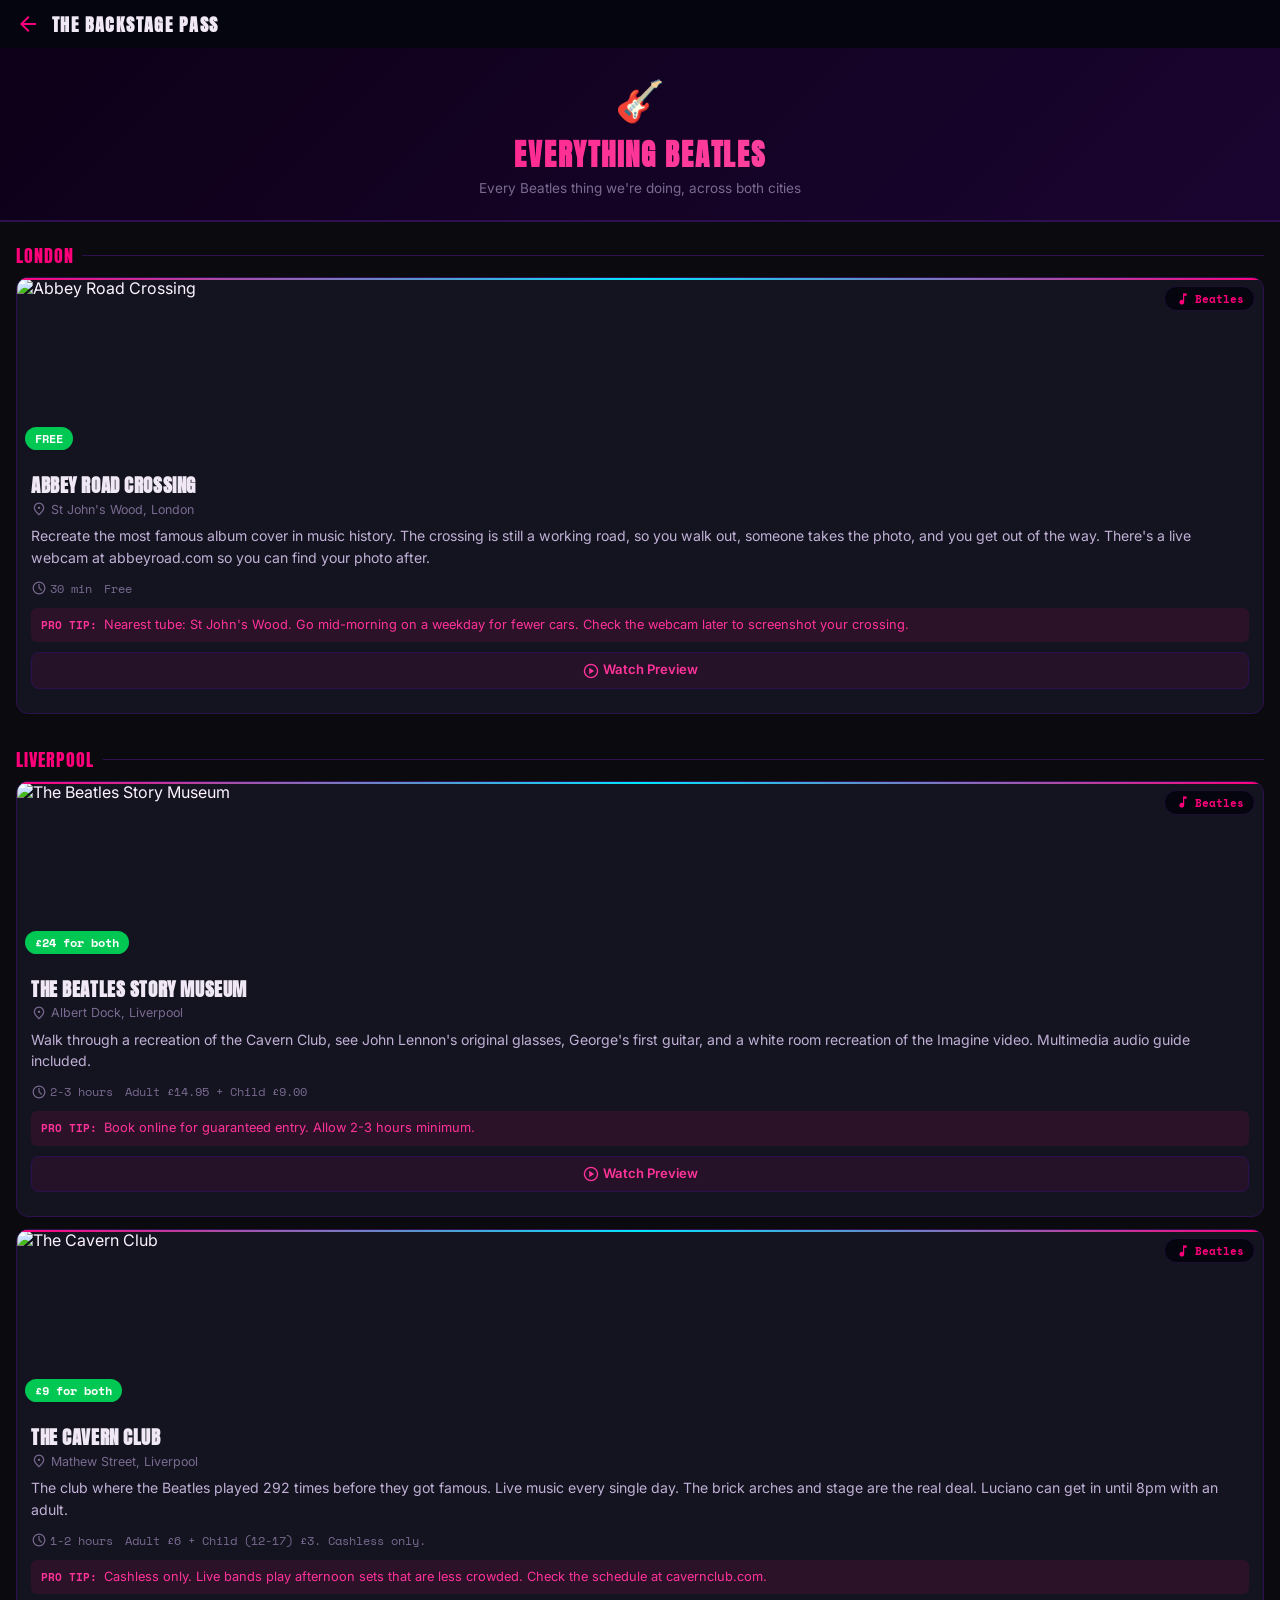
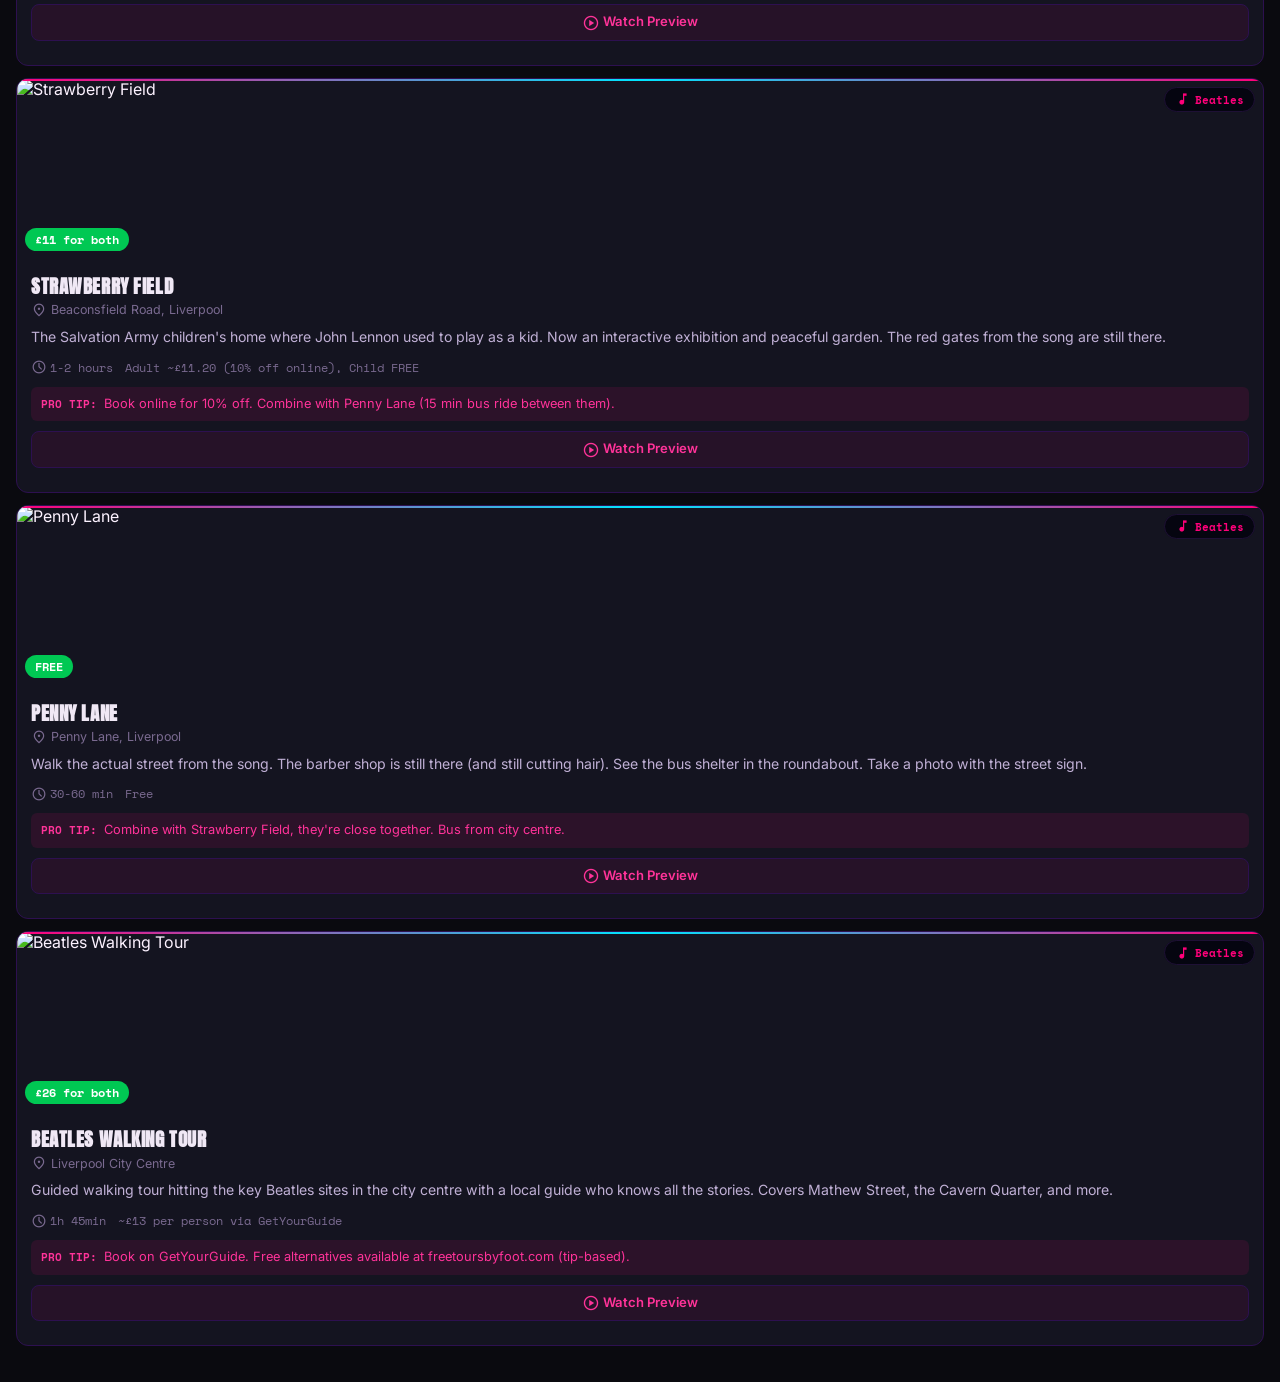
==== backstage.html @ 9d6ae6d1 "V3: three-lens architecture (Map, Backstage, Wizarding) Home page now has three entry points instead" ====
<!DOCTYPE html>
<html lang="en" data-theme="beatles">
<head>
  <meta charset="UTF-8">
  <meta name="viewport" content="width=device-width, initial-scale=1.0">
  <title>The Backstage Pass - Luciano UK</title>
  <link rel="stylesheet" href="styles/base.css">
  <link rel="manifest" href="manifest.json">
  <meta name="theme-color" content="#0a0a0f">
  <style>
    .lens-hero {
      background: linear-gradient(135deg, #0e0018 0%, #1a0530 100%);
      padding: 28px var(--page-pad) 24px;
      text-align: center;
      border-bottom: 2px solid var(--border);
    }
    .lens-hero .lens-icon { font-size: 2.5rem; margin-bottom: 8px; }
    .lens-hero h2 {
      font-family: var(--font-display);
      font-size: 1.8rem;
      text-transform: uppercase;
      letter-spacing: 0.06em;
      background: linear-gradient(135deg, #ff007a, #ff6bb5);
      -webkit-background-clip: text;
      -webkit-text-fill-color: transparent;
      background-clip: text;
    }
    .lens-hero .lens-sub {
      font-size: 0.85rem;
      color: var(--text-muted);
      margin-top: 4px;
    }
    .city-divider {
      font-family: var(--font-display);
      font-size: 1.1rem;
      text-transform: uppercase;
      letter-spacing: 0.06em;
      padding: 20px var(--page-pad) 8px;
      color: var(--accent);
      display: flex;
      align-items: center;
      gap: 8px;
    }
    .city-divider::after {
      content: '';
      flex: 1;
      height: 1px;
      background: var(--border);
    }
  </style>
</head>
<body data-page="backstage.html">
  <header class="top-bar">
    <a href="index.html" class="back-btn"><span class="mi">arrow_back</span></a>
    <h1>The Backstage Pass</h1>
    <span class="creator-badge" id="creator-badge">Creator</span>
  </header>

  <div class="lens-hero">
    <div class="lens-icon">🎸</div>
    <h2>Everything Beatles</h2>
    <p class="lens-sub">Every Beatles thing we're doing, across both cities</p>
  </div>

  <div id="activities-list"></div>

  <div style="height: 24px;"></div>

  <script src="data.js"></script>
  <script src="app.js"></script>
  <script>
    function renderBeatlesActivities() {
      const list = document.getElementById('activities-list');
      let html = '';

      TRIP.cities.forEach(city => {
        const beatlesActivities = city.activities.filter(a => a.category === 'beatles');
        if (beatlesActivities.length === 0) return;

        html += `<div class="city-divider">${city.name}</div>`;
        beatlesActivities.forEach(a => {
          html += App.renderActivityCard(a);
        });
      });

      if (!html) {
        html = '<div class="empty-state"><span class="mi">music_off</span>No Beatles activities yet.</div>';
      }

      list.innerHTML = html;
    }

    App.init();
    renderBeatlesActivities();
  </script>
</body>
</html>
---- styles/base.css ----
@import url('https://fonts.googleapis.com/css2?family=EB+Garamond:ital,wght@0,400;0,600;0,700;1,400&family=Literata:ital,wght@0,400;0,600;1,400&family=Anton&family=Inter:wght@400;600;700&family=Space+Mono:wght@400;700&family=Material+Symbols+Outlined:opsz,wght,FILL,GRAD@24,400,0,0&display=swap');

* { margin: 0; padding: 0; box-sizing: border-box; }

:root {
  --nav-height: 56px;
  --page-pad: 16px;
  --radius: 12px;
  --transition: 0.2s ease;
}

/* HP Theme */
[data-theme="hp"] {
  --bg: #fff9ee;
  --bg-card: #faf6eb;
  --bg-card-alt: #f5f0e1;
  --text: #171818;
  --text-secondary: #5a4a30;
  --text-muted: #8a7a5a;
  --accent: #c4a870;
  --accent-strong: #8b6914;
  --success: #4a7c59;
  --danger: #8b3a3a;
  --border: #d4c4a0;
  --border-subtle: #e8dcc4;
  --nav-bg: #2c1810;
  --nav-text: #f5f0e1;
  --nav-accent: #c4a870;
  --font-display: 'EB Garamond', Georgia, serif;
  --font-body: 'Literata', Georgia, serif;
  --font-meta: 'Literata', Georgia, serif;
  --img-filter: sepia(15%) contrast(1.05);
  --img-filter-hover: sepia(0%) contrast(1.1);
  --noise-opacity: 0.03;
}

/* Beatles Theme */
[data-theme="beatles"] {
  --bg: #0a0a0f;
  --bg-card: #141420;
  --bg-card-alt: #1a1a2e;
  --text: #f0e8f5;
  --text-secondary: #c0b0d5;
  --text-muted: #7a6a90;
  --accent: #ff007a;
  --accent-strong: #ff3399;
  --success: #00c853;
  --danger: #ff1744;
  --border: #2d1050;
  --border-subtle: #1e1035;
  --nav-bg: #050510;
  --nav-text: #f0e8f5;
  --nav-accent: #ff007a;
  --font-display: 'Anton', sans-serif;
  --font-body: 'Inter', system-ui, sans-serif;
  --font-meta: 'Space Mono', monospace;
  --img-filter: saturate(1.2) contrast(1.1);
  --img-filter-hover: saturate(1.4) contrast(1.15) brightness(1.05);
  --noise-opacity: 0;
}

html, body {
  min-height: 100vh;
  min-height: 100dvh;
}

body {
  font-family: var(--font-body);
  background: var(--bg);
  color: var(--text);
  padding-bottom: 0;
  -webkit-font-smoothing: antialiased;
}

/* Noise texture overlay (HP theme) */
body::before {
  content: '';
  position: fixed;
  inset: 0;
  opacity: var(--noise-opacity);
  pointer-events: none;
  z-index: 9999;
  background-image: url("data:image/svg+xml,%3Csvg viewBox='0 0 256 256' xmlns='http://www.w3.org/2000/svg'%3E%3Cfilter id='n'%3E%3CfeTurbulence type='fractalNoise' baseFrequency='0.9' numOctaves='4' stitchTiles='stitch'/%3E%3C/filter%3E%3Crect width='100%25' height='100%25' filter='url(%23n)'/%3E%3C/svg%3E");
}

/* Material icons inline */
.mi {
  font-family: 'Material Symbols Outlined';
  font-size: 24px;
  line-height: 1;
  vertical-align: middle;
  font-weight: normal;
  font-style: normal;
  display: inline-block;
}

.mi-sm { font-size: 18px; }
.mi-xs { font-size: 16px; }

/* Top bar */
.top-bar {
  position: sticky;
  top: 0;
  z-index: 100;
  background: var(--nav-bg);
  color: var(--nav-text);
  padding: 0 var(--page-pad);
  height: 48px;
  display: flex;
  align-items: center;
  gap: 12px;
}

.top-bar .back-btn {
  color: var(--nav-accent);
  text-decoration: none;
  display: flex;
  align-items: center;
}

.top-bar h1 {
  font-family: var(--font-display);
  font-size: 1.1rem;
  letter-spacing: 0.04em;
  flex: 1;
}

[data-theme="beatles"] .top-bar h1 {
  text-transform: uppercase;
  letter-spacing: 0.08em;
}

/* Bottom nav */
.bottom-nav {
  position: fixed;
  bottom: 0;
  left: 0;
  right: 0;
  z-index: 100;
  background: var(--nav-bg);
  height: var(--nav-height);
  display: flex;
  align-items: center;
  justify-content: space-around;
  border-top: 1px solid var(--border-subtle);
}

.bottom-nav a {
  display: flex;
  flex-direction: column;
  align-items: center;
  gap: 2px;
  text-decoration: none;
  color: var(--text-muted);
  font-family: var(--font-meta);
  font-size: 0.65rem;
  letter-spacing: 0.04em;
  padding: 6px 16px;
  border-radius: 8px;
  transition: color var(--transition), background var(--transition);
}

.bottom-nav a.active {
  color: var(--nav-accent);
  background: var(--nav-accent);
  background: color-mix(in srgb, var(--nav-accent) 15%, transparent);
}

.bottom-nav a .mi { font-size: 22px; }

/* Budget bar */
.budget-bar {
  background: var(--bg-card-alt);
  border-bottom: 1px solid var(--border-subtle);
  padding: 8px var(--page-pad);
  display: flex;
  align-items: center;
  gap: 10px;
  font-family: var(--font-meta);
  font-size: 0.75rem;
}

.budget-bar .budget-label {
  color: var(--text-muted);
}

.budget-bar .budget-amount {
  font-weight: 700;
  color: var(--success);
}

.budget-bar .budget-track {
  flex: 1;
  height: 4px;
  background: var(--border);
  border-radius: 2px;
  overflow: hidden;
}

.budget-bar .budget-fill {
  height: 100%;
  background: var(--success);
  border-radius: 2px;
  transition: width 0.3s ease;
}

.budget-bar .budget-fill.warn { background: #e6a817; }
.budget-bar .budget-fill.over { background: var(--danger); }

/* Section headers */
.section-header {
  padding: 20px var(--page-pad) 12px;
  font-family: var(--font-display);
  font-size: 1.4rem;
  color: var(--text);
}

[data-theme="beatles"] .section-header {
  text-transform: uppercase;
  letter-spacing: 0.06em;
}

.section-sub {
  padding: 0 var(--page-pad) 12px;
  font-size: 0.85rem;
  color: var(--text-muted);
}

/* Cards */
.card {
  background: var(--bg-card);
  border: 1px solid var(--border);
  border-radius: var(--radius);
  margin: 0 var(--page-pad) 12px;
  overflow: hidden;
  transition: transform var(--transition), box-shadow var(--transition);
}

.card:active { transform: scale(0.98); }

[data-theme="hp"] .card {
  border-radius: 4px 8px 6px 4px;
  box-shadow: 2px 3px 8px rgba(0,0,0,0.06), 0 1px 2px rgba(0,0,0,0.04);
}

[data-theme="beatles"] .card {
  border-radius: var(--radius);
  position: relative;
}

[data-theme="beatles"] .card::before {
  content: '';
  position: absolute;
  top: 0;
  left: 0;
  right: 0;
  height: 2px;
  background: linear-gradient(90deg, var(--accent), #00e5ff, var(--accent));
  z-index: 1;
}

/* Card media */
.card-media {
  position: relative;
  height: 180px;
  overflow: hidden;
}

.card-media img {
  width: 100%;
  height: 100%;
  object-fit: cover;
  filter: var(--img-filter);
  transition: filter var(--transition);
}

.card:hover .card-media img,
.card:active .card-media img {
  filter: var(--img-filter-hover);
}

.card-media .badge {
  position: absolute;
  top: 8px;
  right: 8px;
  background: var(--nav-bg);
  color: var(--nav-accent);
  padding: 3px 10px;
  border-radius: 20px;
  font-family: var(--font-meta);
  font-size: 0.7rem;
  font-weight: 600;
  display: flex;
  align-items: center;
  gap: 4px;
  backdrop-filter: blur(8px);
  border: 1px solid var(--border-subtle);
}

.card-media .price-tag {
  position: absolute;
  bottom: 8px;
  left: 8px;
  background: var(--success);
  color: #fff;
  padding: 3px 10px;
  border-radius: 20px;
  font-family: var(--font-meta);
  font-size: 0.72rem;
  font-weight: 700;
}

.card-media .price-tag.free {
  background: var(--success);
}

/* Card body */
.card-body {
  padding: 12px 14px 14px;
}

.card-body h3 {
  font-family: var(--font-display);
  font-size: 1.15rem;
  margin-bottom: 2px;
}

[data-theme="beatles"] .card-body h3 {
  text-transform: uppercase;
  letter-spacing: 0.03em;
  font-size: 1.2rem;
}

.card-body .location {
  font-size: 0.78rem;
  color: var(--text-muted);
  margin-bottom: 8px;
  display: flex;
  align-items: center;
  gap: 4px;
}

.card-body .description {
  font-size: 0.88rem;
  line-height: 1.55;
  color: var(--text-secondary);
  margin-bottom: 10px;
}

.card-body .meta-row {
  display: flex;
  gap: 12px;
  font-size: 0.78rem;
  color: var(--text-muted);
  margin-bottom: 10px;
  font-family: var(--font-meta);
}

.card-body .meta-row span {
  display: flex;
  align-items: center;
  gap: 3px;
}

.card-body .tip {
  font-size: 0.8rem;
  color: var(--accent-strong);
  background: color-mix(in srgb, var(--accent) 10%, transparent);
  padding: 8px 10px;
  border-radius: 6px;
  margin-bottom: 10px;
  line-height: 1.45;
}

[data-theme="hp"] .card-body .tip::before { content: "Tip: "; font-weight: 600; }
[data-theme="beatles"] .card-body .tip::before { content: "PRO TIP: "; font-weight: 700; font-family: var(--font-meta); font-size: 0.7rem; }

/* Video toggle */
.video-toggle {
  display: block;
  width: 100%;
  padding: 8px;
  background: color-mix(in srgb, var(--accent) 8%, transparent);
  border: 1px solid var(--border);
  border-radius: 8px;
  color: var(--accent-strong);
  font-family: var(--font-body);
  font-size: 0.82rem;
  font-weight: 600;
  cursor: pointer;
  margin-bottom: 10px;
  text-align: center;
  transition: background var(--transition);
}

.video-toggle:active { background: color-mix(in srgb, var(--accent) 18%, transparent); }

.video-container {
  display: none;
  margin-bottom: 10px;
}

.video-container.open { display: block; }

.video-container iframe {
  width: 100%;
  aspect-ratio: 16/9;
  border: none;
  border-radius: 8px;
}

/* Action buttons */
.actions {
  display: flex;
  gap: 6px;
}

.actions button {
  flex: 1;
  padding: 10px 8px;
  border-radius: 8px;
  border: none;
  font-family: var(--font-body);
  font-size: 0.82rem;
  font-weight: 600;
  cursor: pointer;
  transition: transform 0.1s, box-shadow var(--transition);
  display: flex;
  align-items: center;
  justify-content: center;
  gap: 4px;
}

.actions button:active { transform: scale(0.95); }

.actions .btn-approve { background: var(--success); color: #fff; }
.actions .btn-reject { background: var(--danger); color: #fff; }
.actions .btn-comment { background: var(--bg-card-alt); color: var(--text-secondary); border: 1px solid var(--border); }

[data-theme="beatles"] .actions .btn-approve {
  background: linear-gradient(135deg, #00c853, #69f0ae);
  color: #0a1a0e;
}

[data-theme="beatles"] .actions .btn-reject {
  background: linear-gradient(135deg, #ff1744, #ff6b6b);
}

.comment-box {
  display: none;
  margin-top: 8px;
  gap: 6px;
}

.comment-box.open {
  display: flex;
}

.comment-box input {
  flex: 1;
  padding: 8px 10px;
  border: 1px solid var(--border);
  border-radius: 8px;
  font-family: var(--font-body);
  font-size: 0.82rem;
  background: var(--bg);
  color: var(--text);
}

.comment-box button {
  padding: 8px 14px;
  background: var(--accent);
  color: var(--nav-bg);
  border: none;
  border-radius: 8px;
  font-family: var(--font-body);
  font-weight: 600;
  cursor: pointer;
}

/* City card (for setlist page) */
.city-card {
  display: flex;
  text-decoration: none;
  color: var(--text);
  background: var(--bg-card);
  border: 1px solid var(--border);
  margin: 0 var(--page-pad) 10px;
  border-radius: var(--radius);
  overflow: hidden;
  transition: transform var(--transition);
}

.city-card:active { transform: scale(0.98); }

[data-theme="hp"] .city-card {
  border-radius: 4px 8px 6px 4px;
  box-shadow: 2px 3px 8px rgba(0,0,0,0.06);
}

.city-card .city-img {
  width: 110px;
  flex-shrink: 0;
  object-fit: cover;
  filter: var(--img-filter);
}

.city-card .city-info {
  padding: 14px;
  display: flex;
  flex-direction: column;
  justify-content: center;
  flex: 1;
}

.city-card .city-name {
  font-family: var(--font-display);
  font-size: 1.2rem;
  margin-bottom: 2px;
}

[data-theme="beatles"] .city-card .city-name {
  text-transform: uppercase;
  letter-spacing: 0.04em;
}

.city-card .city-days {
  font-family: var(--font-meta);
  font-size: 0.72rem;
  color: var(--text-muted);
  margin-bottom: 4px;
}

.city-card .city-tagline {
  font-size: 0.82rem;
  color: var(--text-secondary);
}

.city-card .city-count {
  font-family: var(--font-meta);
  font-size: 0.7rem;
  color: var(--accent-strong);
  margin-top: 6px;
}

.city-card .arrow {
  display: flex;
  align-items: center;
  padding-right: 12px;
  color: var(--text-muted);
}

/* Itinerary day cards */
.day-card {
  background: var(--bg-card);
  border: 1px solid var(--border);
  border-radius: var(--radius);
  margin: 0 var(--page-pad) 8px;
  padding: 14px;
  display: flex;
  gap: 12px;
}

[data-theme="hp"] .day-card {
  border-radius: 4px 8px 6px 4px;
  box-shadow: 2px 3px 6px rgba(0,0,0,0.05);
}

.day-card .day-num {
  flex-shrink: 0;
  width: 38px;
  height: 38px;
  border-radius: 10px;
  display: flex;
  align-items: center;
  justify-content: center;
  font-family: var(--font-display);
  font-weight: 700;
  font-size: 1rem;
  background: var(--bg-card-alt);
  color: var(--text-muted);
  border: 1px solid var(--border);
}

.day-card.has-activities .day-num {
  background: var(--accent);
  color: var(--nav-bg);
  border-color: var(--accent);
}

[data-theme="beatles"] .day-card.has-activities .day-num {
  box-shadow: 0 0 10px color-mix(in srgb, var(--accent) 40%, transparent);
}

.day-card .day-content { flex: 1; }

.day-card .day-label {
  font-family: var(--font-meta);
  font-size: 0.68rem;
  color: var(--text-muted);
  text-transform: uppercase;
  letter-spacing: 0.06em;
}

.day-card .day-title {
  font-family: var(--font-display);
  font-weight: 700;
  font-size: 1rem;
  margin-top: 2px;
}

[data-theme="beatles"] .day-card .day-title {
  text-transform: uppercase;
  letter-spacing: 0.03em;
}

.day-card .day-desc {
  font-size: 0.82rem;
  color: var(--text-secondary);
  margin-top: 3px;
  line-height: 1.4;
}

.day-card .day-cost {
  font-family: var(--font-meta);
  font-size: 0.72rem;
  color: var(--accent-strong);
  margin-top: 6px;
}

.day-card .day-city {
  display: inline-block;
  font-family: var(--font-meta);
  font-size: 0.65rem;
  color: var(--text-muted);
  background: var(--bg-card-alt);
  padding: 2px 8px;
  border-radius: 10px;
  margin-top: 6px;
  border: 1px solid var(--border-subtle);
}

/* Empty state */
.empty-state {
  text-align: center;
  padding: 3rem var(--page-pad);
  color: var(--text-muted);
}

.empty-state .mi { font-size: 48px; margin-bottom: 8px; display: block; }

/* Creator mode indicator */
.creator-badge {
  background: var(--accent);
  color: var(--nav-bg);
  font-family: var(--font-meta);
  font-size: 0.6rem;
  font-weight: 700;
  padding: 2px 8px;
  border-radius: 10px;
  letter-spacing: 0.06em;
  text-transform: uppercase;
}

/* Hide actions when not in creator mode */
body:not(.creator-mode) .actions,
body:not(.creator-mode) .comment-box,
body:not(.creator-mode) .creator-badge { display: none; }

/* Approved/rejected visual states */
.card.approved { border-color: var(--success); box-shadow: 0 0 0 1px var(--success); }
.card.rejected { opacity: 0.35; }
body:not(.creator-mode) .card.rejected { display: none; }

/* Utilities */
.sr-only {
  position: absolute;
  width: 1px;
  height: 1px;
  overflow: hidden;
  clip: rect(0,0,0,0);
}
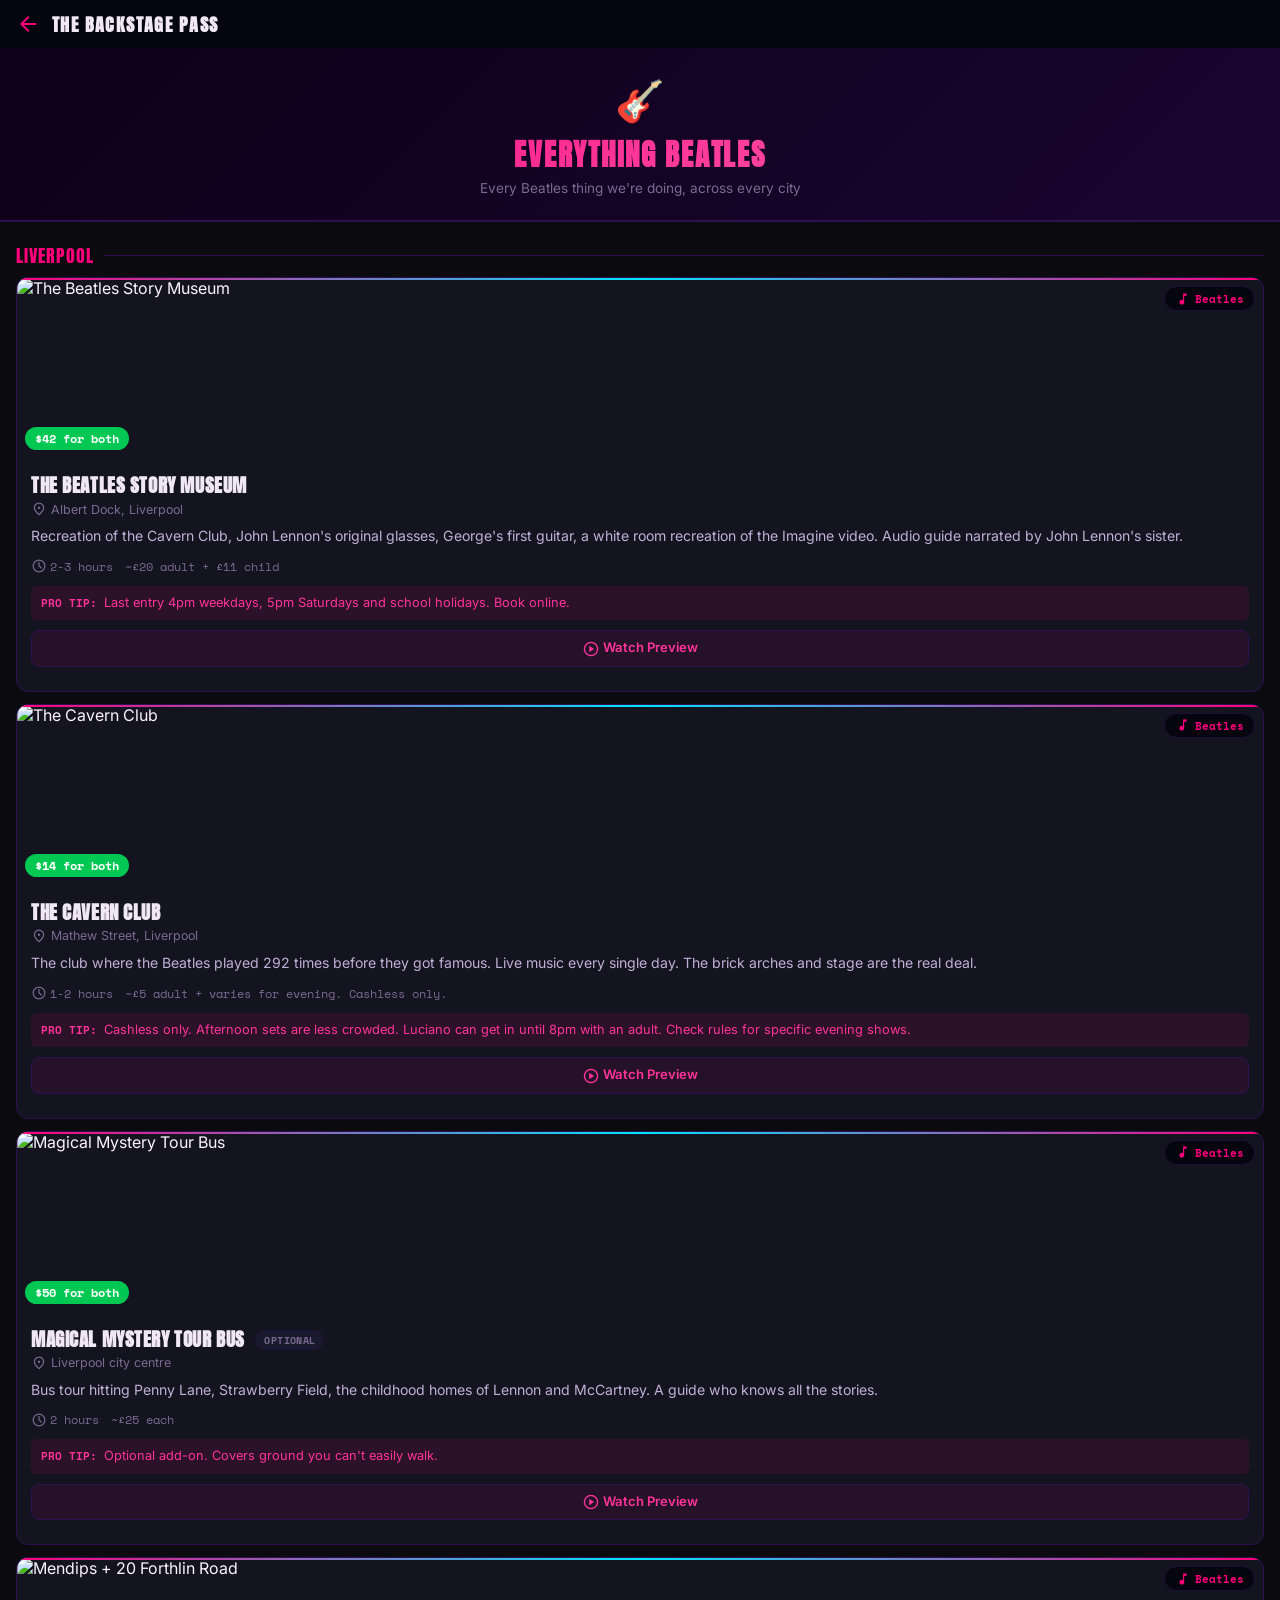
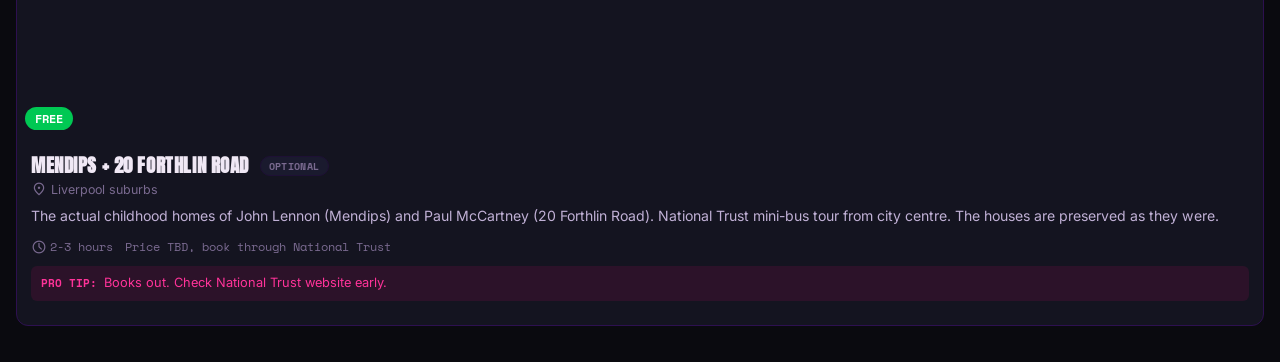
==== commit 5ab50f03: "V4: expanded trip with three paths, six cities, Dad's Vault Trip now covers London, Dover, Oxford, L" ====
--- a/backstage.html
+++ b/backstage.html
@@ -57,9 +57,9 @@
   </header>
 
   <div class="lens-hero">
-    <div class="lens-icon">🎸</div>
+    <div class="lens-icon">&#127928;</div>
     <h2>Everything Beatles</h2>
-    <p class="lens-sub">Every Beatles thing we're doing, across both cities</p>
+    <p class="lens-sub">Every Beatles thing we're doing, across every city</p>
   </div>
 
   <div id="activities-list"></div>
@@ -71,20 +71,30 @@
   <script>
     function renderBeatlesActivities() {
       const list = document.getElementById('activities-list');
-      let html = '';
+      const beatles = getActivitiesByCategory('beatles');
+      if (beatles.length === 0) {
+        list.innerHTML = '<div class="empty-state"><span class="mi">music_off</span>No Beatles activities yet.</div>';
+        return;
+      }
 
-      TRIP.cities.forEach(city => {
-        const beatlesActivities = city.activities.filter(a => a.category === 'beatles');
-        if (beatlesActivities.length === 0) return;
-
-        html += `<div class="city-divider">${city.name}</div>`;
-        beatlesActivities.forEach(a => {
-          html += App.renderActivityCard(a);
-        });
+      // Group by city
+      const cityOrder = ['liverpool'];
+      const byCity = {};
+      beatles.forEach(a => {
+        const city = a.location.includes('Liverpool') ? 'liverpool' : 'other';
+        if (!byCity[city]) byCity[city] = [];
+        byCity[city].push(a);
       });
 
-      if (!html) {
-        html = '<div class="empty-state"><span class="mi">music_off</span>No Beatles activities yet.</div>';
+      let html = '';
+      // Liverpool first
+      if (byCity.liverpool) {
+        html += '<div class="city-divider">Liverpool</div>';
+        byCity.liverpool.forEach(a => { html += App.renderActivityCard(a); });
+      }
+      if (byCity.other) {
+        html += '<div class="city-divider">Other</div>';
+        byCity.other.forEach(a => { html += App.renderActivityCard(a); });
       }
 
       list.innerHTML = html;
--- a/styles/base.css
+++ b/styles/base.css
@@ -672,6 +672,38 @@
 .card.rejected { opacity: 0.35; }
 body:not(.creator-mode) .card.rejected { display: none; }
 
+/* Urgent / optional badges on cards */
+.urgent-badge {
+  position: absolute;
+  top: 8px;
+  left: 8px;
+  background: var(--danger);
+  color: #fff;
+  padding: 3px 10px;
+  border-radius: 20px;
+  font-family: var(--font-meta);
+  font-size: 0.65rem;
+  font-weight: 700;
+  text-transform: uppercase;
+  letter-spacing: 0.04em;
+}
+
+.optional-badge {
+  display: inline-block;
+  font-family: var(--font-meta);
+  font-size: 0.6rem;
+  font-weight: 700;
+  color: var(--text-muted);
+  background: var(--bg-card-alt);
+  padding: 2px 8px;
+  border-radius: 10px;
+  vertical-align: middle;
+  margin-left: 6px;
+  text-transform: uppercase;
+  letter-spacing: 0.04em;
+  border: 1px solid var(--border-subtle);
+}
+
 /* Utilities */
 .sr-only {
   position: absolute;
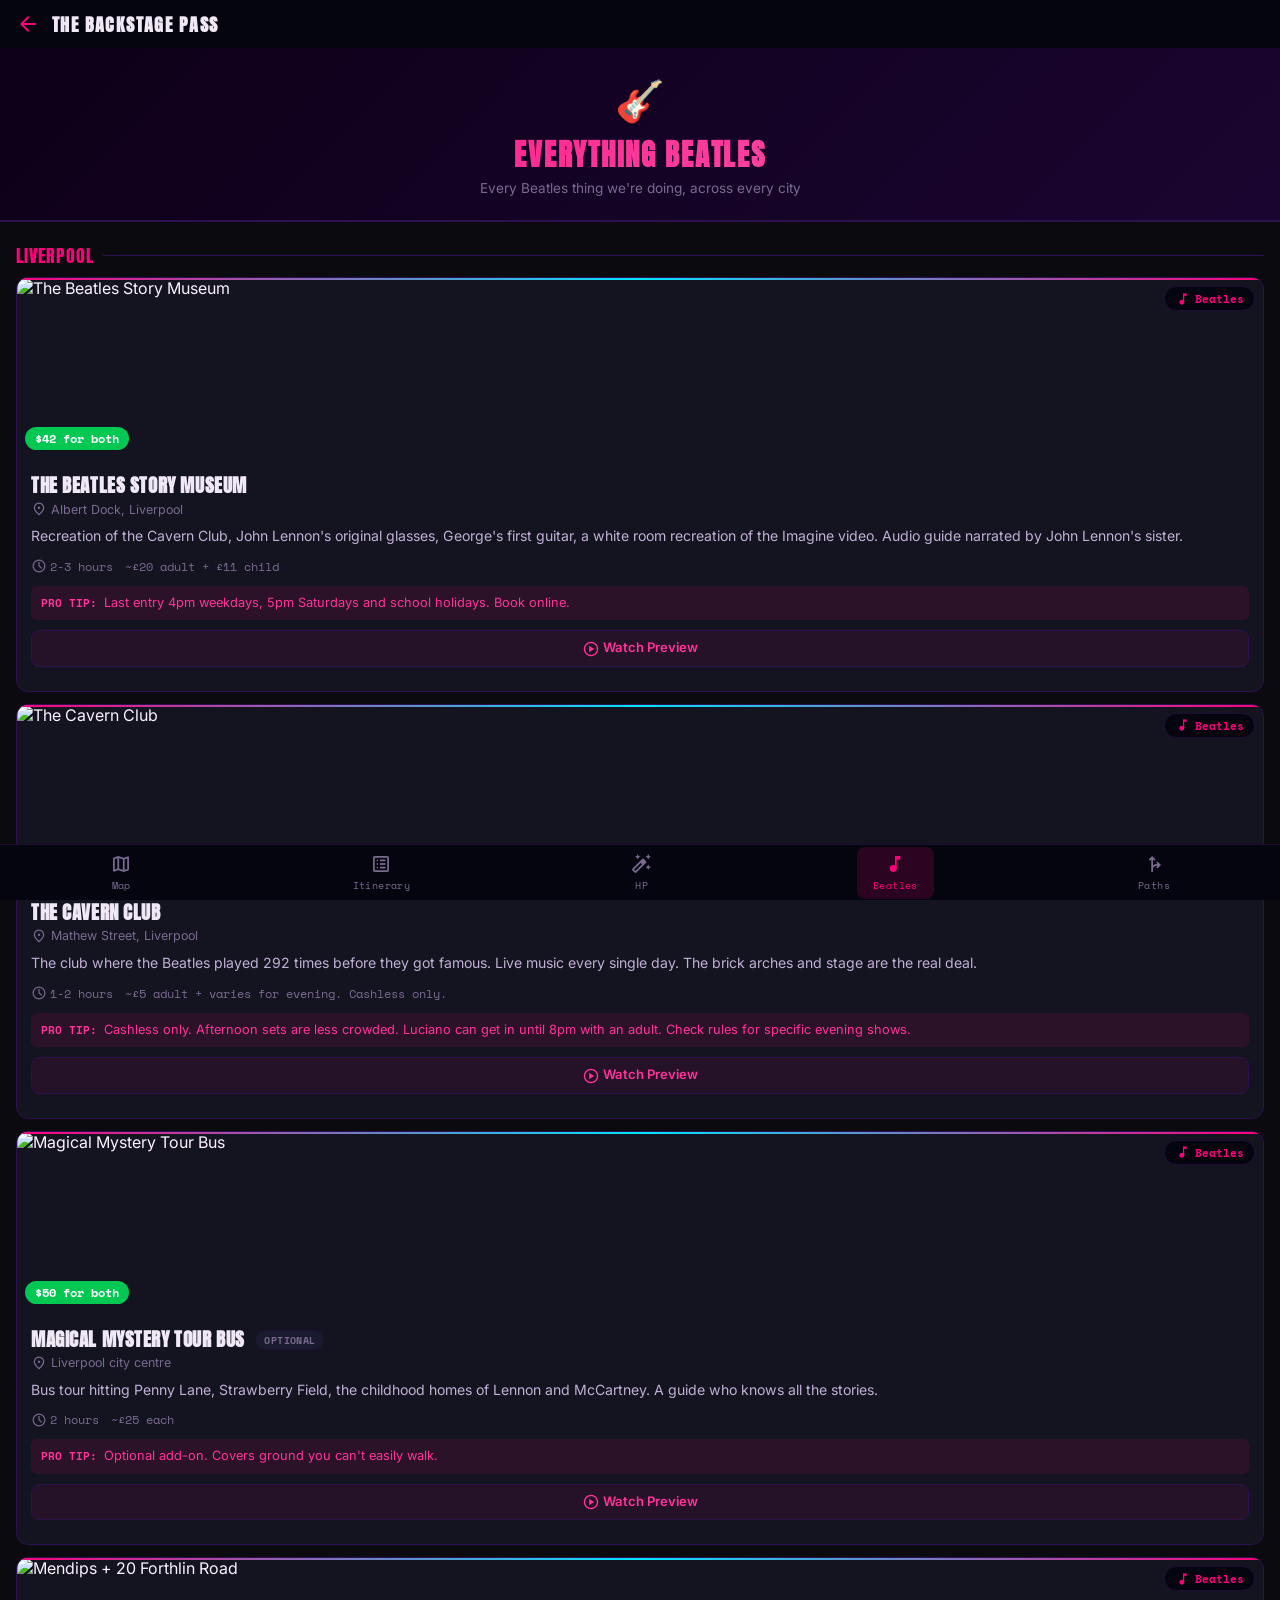
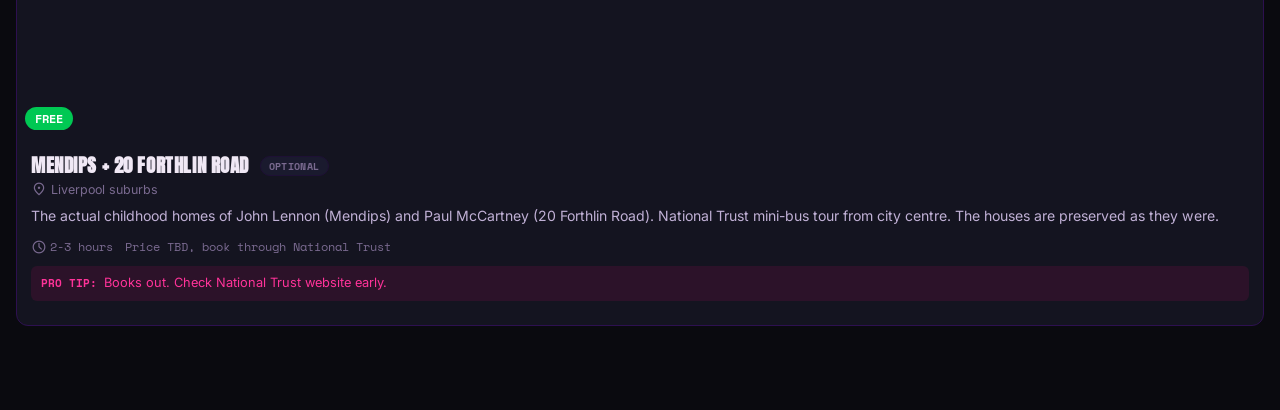
==== commit 5069e20e: "New parchment map home page with six city hotspots and bottom nav Replaced map-hero.png with ChatGPT" ====
--- a/backstage.html
+++ b/backstage.html
@@ -64,7 +64,15 @@
 
   <div id="activities-list"></div>
 
-  <div style="height: 24px;"></div>
+  <div style="height: 72px;"></div>
+
+  <nav class="bottom-nav">
+    <a href="index.html"><span class="mi">map</span>Map</a>
+    <a href="map.html"><span class="mi">list_alt</span>Itinerary</a>
+    <a href="wizarding.html"><span class="mi">auto_fix_high</span>HP</a>
+    <a href="backstage.html" class="active"><span class="mi">music_note</span>Beatles</a>
+    <a href="paths.html"><span class="mi">fork_right</span>Paths</a>
+  </nav>
 
   <script src="data.js"></script>
   <script src="app.js"></script>
